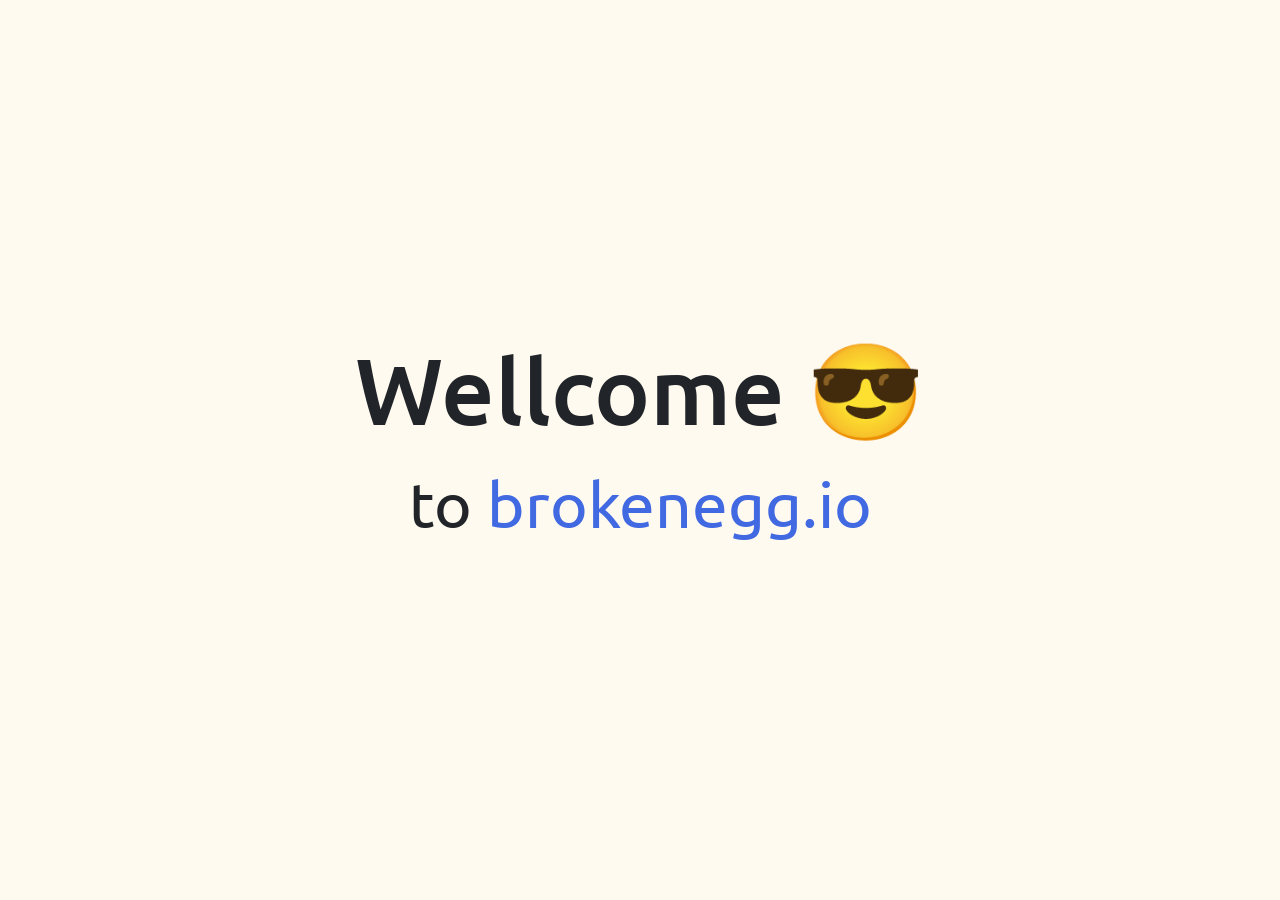
==== index.html @ 686993e4 "added icons" ====
<!DOCTYPE html>
<html lang="en">
<head>
    <meta charset="UTF-8">
    <meta http-equiv="X-UA-Compatible" content="IE=edge">
    <meta name="viewport" content="width=device-width, initial-scale=1.0">
    <title>BrokenEgg - Home</title>
    <meta name="description" content="BrokenEgg: sharing ideas for a better world">
    <meta name="keywords" content="API, Integration">
    <meta name="author" content="@marckdx">

    <link rel="icon" href="images/32x32.png" sizes="32x32" type="image/png">

    <!-- App fonts -->
    <link rel="preconnect" href="https://fonts.googleapis.com">
    <link rel="preconnect" href="https://fonts.gstatic.com" crossorigin>
    <link href="https://fonts.googleapis.com/css2?family=Ubuntu:ital,wght@0,300;0,400;0,500;0,700;1,300;1,400;1,500;1,700&display=swap" rel="stylesheet">

    <!-- CSS Imports -->
    <link href="https://cdn.jsdelivr.net/npm/bootstrap@5.0.2/dist/css/bootstrap.min.css" rel="stylesheet" integrity="sha384-EVSTQN3/azprG1Anm3QDgpJLIm9Nao0Yz1ztcQTwFspd3yD65VohhpuuCOmLASjC" crossorigin="anonymous">
    <link href="styles/main.css" rel="stylesheet" type="text/css">
</head>
<body>
    
    <div class="container-fluid">
        <div class="row">
          <div class="col">
            <div class="d-flex flex-column min-vh-100 justify-content-center align-items-center">
                <h1 id="welcomeText">Wellcome &#128526;</h1>
                <p id="welcomeParagraph">to <a href="https://github.com/brokenegg-io">brokenegg.io</a></p>
            </div>
          </div>
        </div>
      </div>

        <!-- JS Imports -->
        <script src="https://cdn.jsdelivr.net/npm/bootstrap@5.0.2/dist/js/bootstrap.bundle.min.js" integrity="sha384-MrcW6ZMFYlzcLA8Nl+NtUVF0sA7MsXsP1UyJoMp4YLEuNSfAP+JcXn/tWtIaxVXM" crossorigin="anonymous"></script>
        <script src="scripts/main.js" type="text/javascript"></script>
        <script type="text/javascript">
            if ('serviceWorker' in navigator) {
            window.addEventListener('load', function() {
                navigator.serviceWorker.register('/serviceworker.js').then(function(registration) {
                // Registration was successful
                console.log('ServiceWorker registration successful with scope: ', registration.scope);
                }, function(err) {
                // registration failed :(
                console.log('ServiceWorker registration failed: ', err);
                });
            });
            }
        </script>
</body>
</html>
---- styles/main.css ----
*, body{
    font-family: 'Ubuntu', sans-serif;
    background-color: floralwhite;
}

#welcomeText, #welcomeParagraph
{
    text-align: center;
}

h1
{
    font-size: 5.9rem;
}

p{
    font-size: 4rem;
}

a, u {
    text-decoration: none;
    color: royalblue;
}
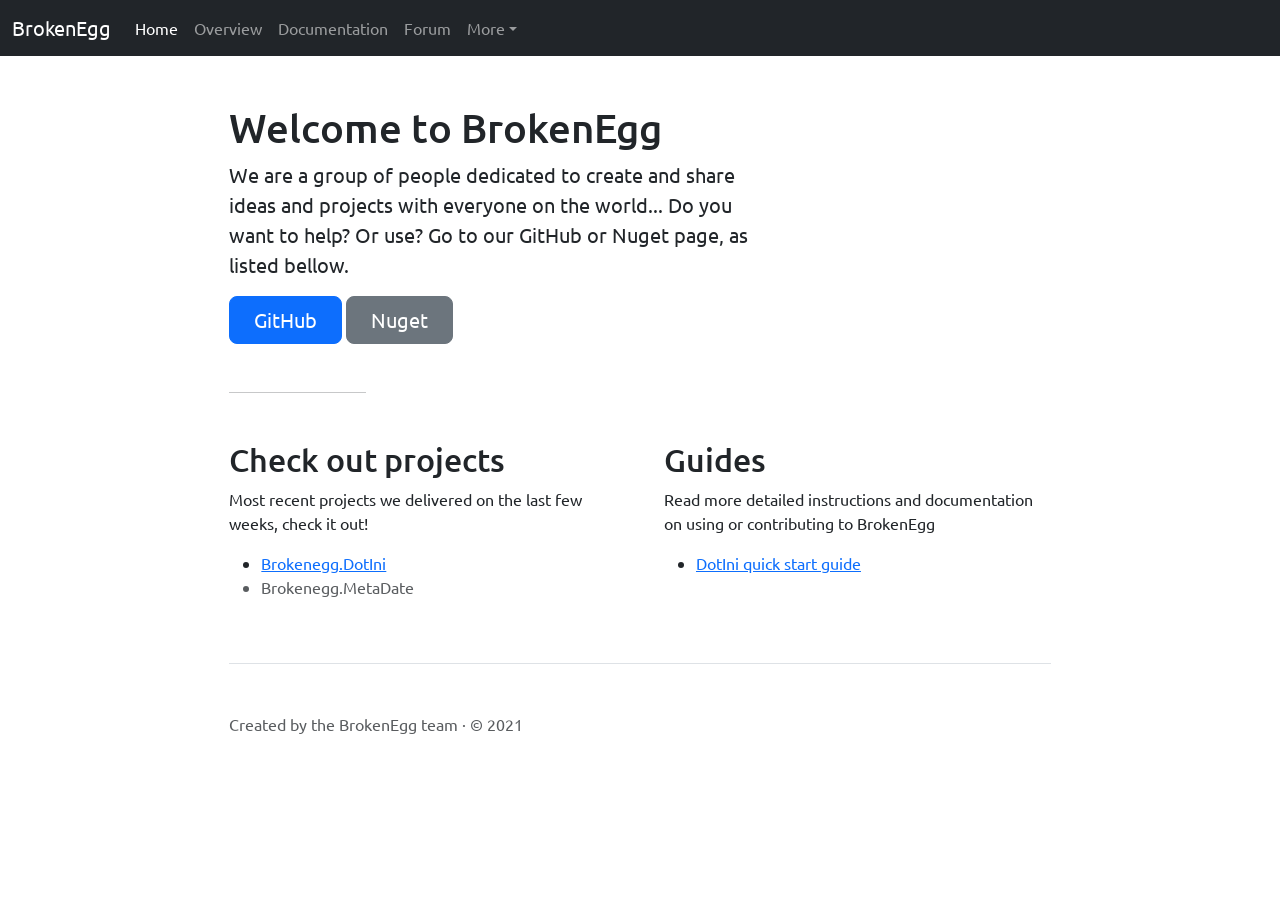
==== commit fa9ddcc0: "added new and more informative style" ====
--- a/index.html
+++ b/index.html
@@ -18,23 +18,89 @@
 
     <!-- CSS Imports -->
     <link href="https://cdn.jsdelivr.net/npm/bootstrap@5.0.2/dist/css/bootstrap.min.css" rel="stylesheet" integrity="sha384-EVSTQN3/azprG1Anm3QDgpJLIm9Nao0Yz1ztcQTwFspd3yD65VohhpuuCOmLASjC" crossorigin="anonymous">
+    <link href="styles/offcanvas.css" rel="stylesheet" type="text/css">
     <link href="styles/main.css" rel="stylesheet" type="text/css">
 </head>
 <body>
     
-    <div class="container-fluid">
-        <div class="row">
-          <div class="col">
-            <div class="d-flex flex-column min-vh-100 justify-content-center align-items-center">
-                <h1 id="welcomeText">Wellcome &#128526;</h1>
-                <p id="welcomeParagraph">to <a href="https://github.com/brokenegg-io">brokenegg.io</a></p>
-            </div>
+    <nav class="navbar navbar-expand-lg fixed-top navbar-dark bg-dark" aria-label="Main navigation">
+        <div class="container-fluid">
+          <a class="navbar-brand" href="#">BrokenEgg</a>
+          <button class="navbar-toggler p-0 border-0" type="button" id="navbarSideCollapse" aria-label="Toggle navigation">
+            <span class="navbar-toggler-icon"></span>
+          </button>
+      
+          <div class="navbar-collapse offcanvas-collapse" id="navbarsExampleDefault">
+            <ul class="navbar-nav me-auto mb-2 mb-lg-0">
+              <li class="nav-item">
+                <a class="nav-link active" aria-current="page" href="https://brokenegg.io">Home</a>
+              </li>
+              <li class="nav-item">
+                <a class="nav-link" href="#">Overview</a>
+              </li>
+              <li class="nav-item">
+                <a class="nav-link" href="https://docs.brokenegg.io">Documentation</a>
+              </li>
+              <li class="nav-item">
+                <a class="nav-link" href="#">Forum</a>
+              </li>
+              <li class="nav-item dropdown">
+                <a class="nav-link dropdown-toggle" href="#" id="dropdown01" data-bs-toggle="dropdown" aria-expanded="false">More</a>
+                <ul class="dropdown-menu" aria-labelledby="dropdown01">
+                  <li><a class="dropdown-item" href="https://github.com/brokenegg-io">GitHub</a></li>
+                  <li><a class="dropdown-item" href="https://www.nuget.org/profiles/brokenegg.io">Nuget</a></li>
+                </ul>
+              </li>
+            </ul>
+            <!-- <div class="d-flex">
+              <button class="btn btn-secondary" type="submit">
+                <svg xmlns="http://www.w3.org/2000/svg" width="16" height="16" fill="currentColor" class="bi bi-github" viewBox="0 0 16 16">
+                    <path d="M8 0C3.58 0 0 3.58 0 8c0 3.54 2.29 6.53 5.47 7.59.4.07.55-.17.55-.38 0-.19-.01-.82-.01-1.49-2.01.37-2.53-.49-2.69-.94-.09-.23-.48-.94-.82-1.13-.28-.15-.68-.52-.01-.53.63-.01 1.08.58 1.23.82.72 1.21 1.87.87 2.33.66.07-.52.28-.87.51-1.07-1.78-.2-3.64-.89-3.64-3.95 0-.87.31-1.59.82-2.15-.08-.2-.36-1.02.08-2.12 0 0 .67-.21 2.2.82.64-.18 1.32-.27 2-.27.68 0 1.36.09 2 .27 1.53-1.04 2.2-.82 2.2-.82.44 1.1.16 1.92.08 2.12.51.56.82 1.27.82 2.15 0 3.07-1.87 3.75-3.65 3.95.29.25.54.73.54 1.48 0 1.07-.01 1.93-.01 2.2 0 .21.15.46.55.38A8.012 8.012 0 0 0 16 8c0-4.42-3.58-8-8-8z"/>
+                  </svg>&nbsp;GitHub
+              </button>
+            </div> -->
           </div>
         </div>
-      </div>
+      </nav>
+      <div class="col-lg-8 mx-auto p-3 py-md-5">
+      <main>
+        <h1>Welcome to BrokenEgg</h1>
+        <p class="fs-5 col-md-8">We are a group of people dedicated to create and share ideas and projects with everyone on the world... Do you want to help? Or use? Go to our GitHub or Nuget page, as listed bellow.</p>
+    
+        <div class="mb-5">
+          <a href="https://github.com/brokenegg-io" class="btn btn-primary btn-lg px-4">GitHub</a>
+          <a href="https://www.nuget.org/profiles/brokenegg.io" class="btn btn-secondary btn-lg px-4">Nuget</a>
+        </div>
+    
+        <hr class="col-3 col-md-2 mb-5">
+    
+        <div class="row g-5">
+          <div class="col-md-6">
+            <h2>Check out projects</h2>
+            <p>Most recent projects we delivered on the last few weeks, check it out!</p>
+            <ul class="icon-list">
+              <li><a href="https://github.com/brokenegg-io/Brokenegg.DotIni">Brokenegg.DotIni</a></li>
+              <li class="text-muted">Brokenegg.MetaDate</li>
+            </ul>
+          </div>
+    
+          <div class="col-md-6">
+            <h2>Guides</h2>
+            <p>Read more detailed instructions and documentation on using or contributing to BrokenEgg</p>
+            <ul class="icon-list">
+              <li><a href="#">DotIni quick start guide</a></li>
+            </ul>
+          </div>
+        </div>
+      </main>
+      <footer class="pt-5 my-5 text-muted border-top">
+        Created by the BrokenEgg team &middot; &copy; 2021
+      </footer>
+</div>
 
         <!-- JS Imports -->
         <script src="https://cdn.jsdelivr.net/npm/bootstrap@5.0.2/dist/js/bootstrap.bundle.min.js" integrity="sha384-MrcW6ZMFYlzcLA8Nl+NtUVF0sA7MsXsP1UyJoMp4YLEuNSfAP+JcXn/tWtIaxVXM" crossorigin="anonymous"></script>
+        <script src="scripts/offcanvas.js" type="text/javascript"></script>
         <script src="scripts/main.js" type="text/javascript"></script>
         <script type="text/javascript">
             if ('serviceWorker' in navigator) {
--- a/styles/offcanvas.css
+++ b/styles/offcanvas.css
@@ -0,0 +1,67 @@
+html,
+body {
+  overflow-x: hidden; /* Prevent scroll on narrow devices */
+}
+
+body {
+  padding-top: 56px;
+}
+
+@media (max-width: 991.98px) {
+  .offcanvas-collapse {
+    position: fixed;
+    top: 56px; /* Height of navbar */
+    bottom: 0;
+    left: 100%;
+    width: 100%;
+    padding-right: 1rem;
+    padding-left: 1rem;
+    overflow-y: auto;
+    visibility: hidden;
+    background-color: #343a40;
+    transition: transform .3s ease-in-out, visibility .3s ease-in-out;
+  }
+  .offcanvas-collapse.open {
+    visibility: visible;
+    transform: translateX(-100%);
+  }
+}
+
+.nav-scroller {
+  position: relative;
+  z-index: 2;
+  height: 2.75rem;
+  overflow-y: hidden;
+}
+
+.nav-scroller .nav {
+  display: flex;
+  flex-wrap: nowrap;
+  padding-bottom: 1rem;
+  margin-top: -1px;
+  overflow-x: auto;
+  color: rgba(255, 255, 255, .75);
+  text-align: center;
+  white-space: nowrap;
+  -webkit-overflow-scrolling: touch;
+}
+
+.nav-underline .nav-link {
+  padding-top: .75rem;
+  padding-bottom: .75rem;
+  font-size: .875rem;
+  color: #6c757d;
+}
+
+.nav-underline .nav-link:hover {
+  color: #007bff;
+}
+
+.nav-underline .active {
+  font-weight: 500;
+  color: #343a40;
+}
+
+.text-white-50 { color: rgba(255, 255, 255, .5); }
+
+.bg-purple { background-color: #6f42c1; }
--- a/styles/main.css
+++ b/styles/main.css
@@ -1,9 +1,9 @@
 *, body{
     font-family: 'Ubuntu', sans-serif;
-    background-color: floralwhite;
+    //background-color: floralwhite;
 }
 
-#welcomeText, #welcomeParagraph
+/* #welcomeText, #welcomeParagraph
 {
     text-align: center;
 }
@@ -20,4 +20,4 @@
 a, u {
     text-decoration: none;
     color: royalblue;
-}+} */
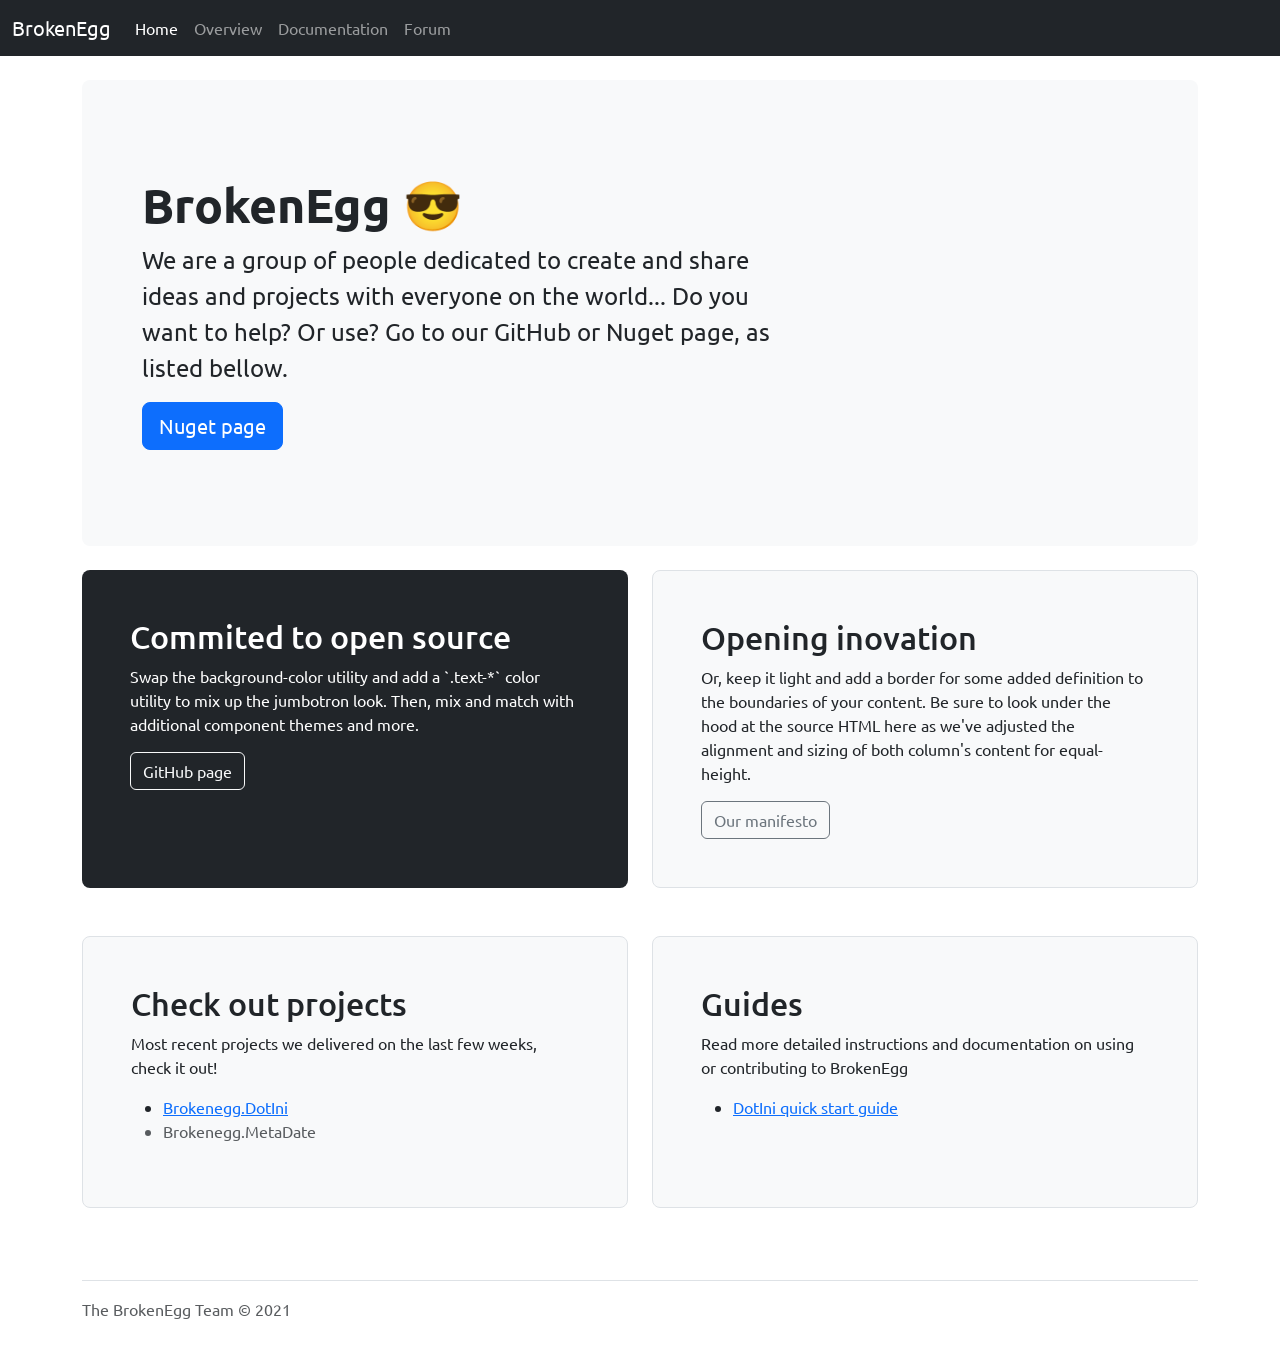
==== commit c6c47579: "new design" ====
--- a/index.html
+++ b/index.html
@@ -5,12 +5,11 @@
     <meta http-equiv="X-UA-Compatible" content="IE=edge">
     <meta name="viewport" content="width=device-width, initial-scale=1.0">
     <title>BrokenEgg - Home</title>
-    <meta name="description" content="BrokenEgg: sharing ideas for a better world">
-    <meta name="keywords" content="API, Integration">
-    <meta name="author" content="@marckdx">
+    <meta name="description" content="We are a group of people dedicated to create and share ideas and projects with everyone on the world... Do you want to help? Or use? Go to our GitHub or Nuget page, as listed bellow">
+    <meta name="keywords" content="open source">
+    <meta name="author" content="@brokenegg-io">
 
     <link rel="icon" href="images/32x32.png" sizes="32x32" type="image/png">
-
     <!-- App fonts -->
     <link rel="preconnect" href="https://fonts.googleapis.com">
     <link rel="preconnect" href="https://fonts.gstatic.com" crossorigin>
@@ -20,6 +19,16 @@
     <link href="https://cdn.jsdelivr.net/npm/bootstrap@5.0.2/dist/css/bootstrap.min.css" rel="stylesheet" integrity="sha384-EVSTQN3/azprG1Anm3QDgpJLIm9Nao0Yz1ztcQTwFspd3yD65VohhpuuCOmLASjC" crossorigin="anonymous">
     <link href="styles/offcanvas.css" rel="stylesheet" type="text/css">
     <link href="styles/main.css" rel="stylesheet" type="text/css">
+
+    <!-- Global site tag (gtag.js) - Google Analytics -->
+    <script async src="https://www.googletagmanager.com/gtag/js?id=G-TKXB02YDJ6"></script>
+    <script>
+    window.dataLayer = window.dataLayer || [];
+    function gtag(){dataLayer.push(arguments);}
+    gtag('js', new Date());
+
+    gtag('config', 'G-TKXB02YDJ6');
+    </script>
 </head>
 <body>
     
@@ -44,60 +53,68 @@
               <li class="nav-item">
                 <a class="nav-link" href="#">Forum</a>
               </li>
-              <li class="nav-item dropdown">
-                <a class="nav-link dropdown-toggle" href="#" id="dropdown01" data-bs-toggle="dropdown" aria-expanded="false">More</a>
-                <ul class="dropdown-menu" aria-labelledby="dropdown01">
-                  <li><a class="dropdown-item" href="https://github.com/brokenegg-io">GitHub</a></li>
-                  <li><a class="dropdown-item" href="https://www.nuget.org/profiles/brokenegg.io">Nuget</a></li>
-                </ul>
-              </li>
             </ul>
-            <!-- <div class="d-flex">
-              <button class="btn btn-secondary" type="submit">
-                <svg xmlns="http://www.w3.org/2000/svg" width="16" height="16" fill="currentColor" class="bi bi-github" viewBox="0 0 16 16">
-                    <path d="M8 0C3.58 0 0 3.58 0 8c0 3.54 2.29 6.53 5.47 7.59.4.07.55-.17.55-.38 0-.19-.01-.82-.01-1.49-2.01.37-2.53-.49-2.69-.94-.09-.23-.48-.94-.82-1.13-.28-.15-.68-.52-.01-.53.63-.01 1.08.58 1.23.82.72 1.21 1.87.87 2.33.66.07-.52.28-.87.51-1.07-1.78-.2-3.64-.89-3.64-3.95 0-.87.31-1.59.82-2.15-.08-.2-.36-1.02.08-2.12 0 0 .67-.21 2.2.82.64-.18 1.32-.27 2-.27.68 0 1.36.09 2 .27 1.53-1.04 2.2-.82 2.2-.82.44 1.1.16 1.92.08 2.12.51.56.82 1.27.82 2.15 0 3.07-1.87 3.75-3.65 3.95.29.25.54.73.54 1.48 0 1.07-.01 1.93-.01 2.2 0 .21.15.46.55.38A8.012 8.012 0 0 0 16 8c0-4.42-3.58-8-8-8z"/>
-                  </svg>&nbsp;GitHub
-              </button>
-            </div> -->
           </div>
         </div>
       </nav>
-      <div class="col-lg-8 mx-auto p-3 py-md-5">
-      <main>
-        <h1>Welcome to BrokenEgg</h1>
-        <p class="fs-5 col-md-8">We are a group of people dedicated to create and share ideas and projects with everyone on the world... Do you want to help? Or use? Go to our GitHub or Nuget page, as listed bellow.</p>
+
+      <div class="container py-4">
     
-        <div class="mb-5">
-          <a href="https://github.com/brokenegg-io" class="btn btn-primary btn-lg px-4">GitHub</a>
-          <a href="https://www.nuget.org/profiles/brokenegg.io" class="btn btn-secondary btn-lg px-4">Nuget</a>
+
+        <div class="p-5 mb-4 bg-light rounded-3">
+          <div class="container-fluid py-5">
+            <h1 class="display-5 fw-bold">BrokenEgg &#x1F60E;</h1>
+            <p class="col-md-8 fs-4">We are a group of people dedicated to create and share ideas and projects with everyone on the world... Do you want to help? Or use? Go to our GitHub or Nuget page, as listed bellow.</p>
+            <a href="https://www.nuget.org/profiles/brokenegg.io" class="btn btn-primary btn-lg" type="button">Nuget page</a>
+          </div>
         </div>
     
-        <hr class="col-3 col-md-2 mb-5">
-    
-        <div class="row g-5">
+        <div class="row align-items-md-stretch">
           <div class="col-md-6">
-            <h2>Check out projects</h2>
-            <p>Most recent projects we delivered on the last few weeks, check it out!</p>
-            <ul class="icon-list">
-              <li><a href="https://github.com/brokenegg-io/Brokenegg.DotIni">Brokenegg.DotIni</a></li>
-              <li class="text-muted">Brokenegg.MetaDate</li>
-            </ul>
+            <div class="h-100 p-5 text-white bg-dark rounded-3">
+              <h2>Commited to open source</h2>
+              <p>Swap the background-color utility and add a `.text-*` color utility to mix up the jumbotron look. Then, mix and match with additional component themes and more.</p>
+              <a href="https://github.com/brokenegg-io" class="btn btn-outline-light" type="button">GitHub page</a>
+            </div>
+          </div>
+          <div class="col-md-6">
+            <div class="h-100 p-5 bg-light border rounded-3">
+              <h2>Opening inovation</h2>
+              <p>Or, keep it light and add a border for some added definition to the boundaries of your content. Be sure to look under the hood at the source HTML here as we've adjusted the alignment and sizing of both column's content for equal-height.</p>
+              <a href="https://brokenegg.io/manifesto.pdf" class="btn btn-outline-secondary" type="button">Our manifesto</a>
+            </div>
+          </div>
+        </div>
+
+        <div class="row align-items-md-stretch py-5">
+            <div class="col-md-6">
+                <div class="h-100 p-5 bg-light border rounded-3">
+              <h2>Check out projects</h2>
+              <p>Most recent projects we delivered on the last few weeks, check it out!</p>
+              <ul class="icon-list">
+                <li><a href="https://github.com/brokenegg-io/Brokenegg.DotIni">Brokenegg.DotIni</a></li>
+                <li class="text-muted">Brokenegg.MetaDate</li>
+              </ul>
+            </div>
+            </div>
+      
+            <div class="col-md-6 ">
+                <div class="h-100 p-5 bg-light border rounded-3">
+              <h2>Guides</h2>
+              <p>Read more detailed instructions and documentation on using or contributing to BrokenEgg</p>
+              <ul class="icon-list">
+                <li><a href="#">DotIni quick start guide</a></li>
+              </ul>
+              </div>
+            </div>
           </div>
     
-          <div class="col-md-6">
-            <h2>Guides</h2>
-            <p>Read more detailed instructions and documentation on using or contributing to BrokenEgg</p>
-            <ul class="icon-list">
-              <li><a href="#">DotIni quick start guide</a></li>
-            </ul>
-          </div>
-        </div>
-      </main>
-      <footer class="pt-5 my-5 text-muted border-top">
-        Created by the BrokenEgg team &middot; &copy; 2021
-      </footer>
-</div>
+        <footer class="pt-3 mt-4 text-muted border-top">
+         The BrokenEgg Team © 2021
+        </footer>
+      </div>
 
+    
         <!-- JS Imports -->
         <script src="https://cdn.jsdelivr.net/npm/bootstrap@5.0.2/dist/js/bootstrap.bundle.min.js" integrity="sha384-MrcW6ZMFYlzcLA8Nl+NtUVF0sA7MsXsP1UyJoMp4YLEuNSfAP+JcXn/tWtIaxVXM" crossorigin="anonymous"></script>
         <script src="scripts/offcanvas.js" type="text/javascript"></script>
--- a/styles/main.css
+++ b/styles/main.css
@@ -1,23 +1,3 @@
 *, body{
     font-family: 'Ubuntu', sans-serif;
-    //background-color: floralwhite;
-}
-
-/* #welcomeText, #welcomeParagraph
-{
-    text-align: center;
-}
-
-h1
-{
-    font-size: 5.9rem;
-}
-
-p{
-    font-size: 4rem;
-}
-
-a, u {
-    text-decoration: none;
-    color: royalblue;
-} */+}
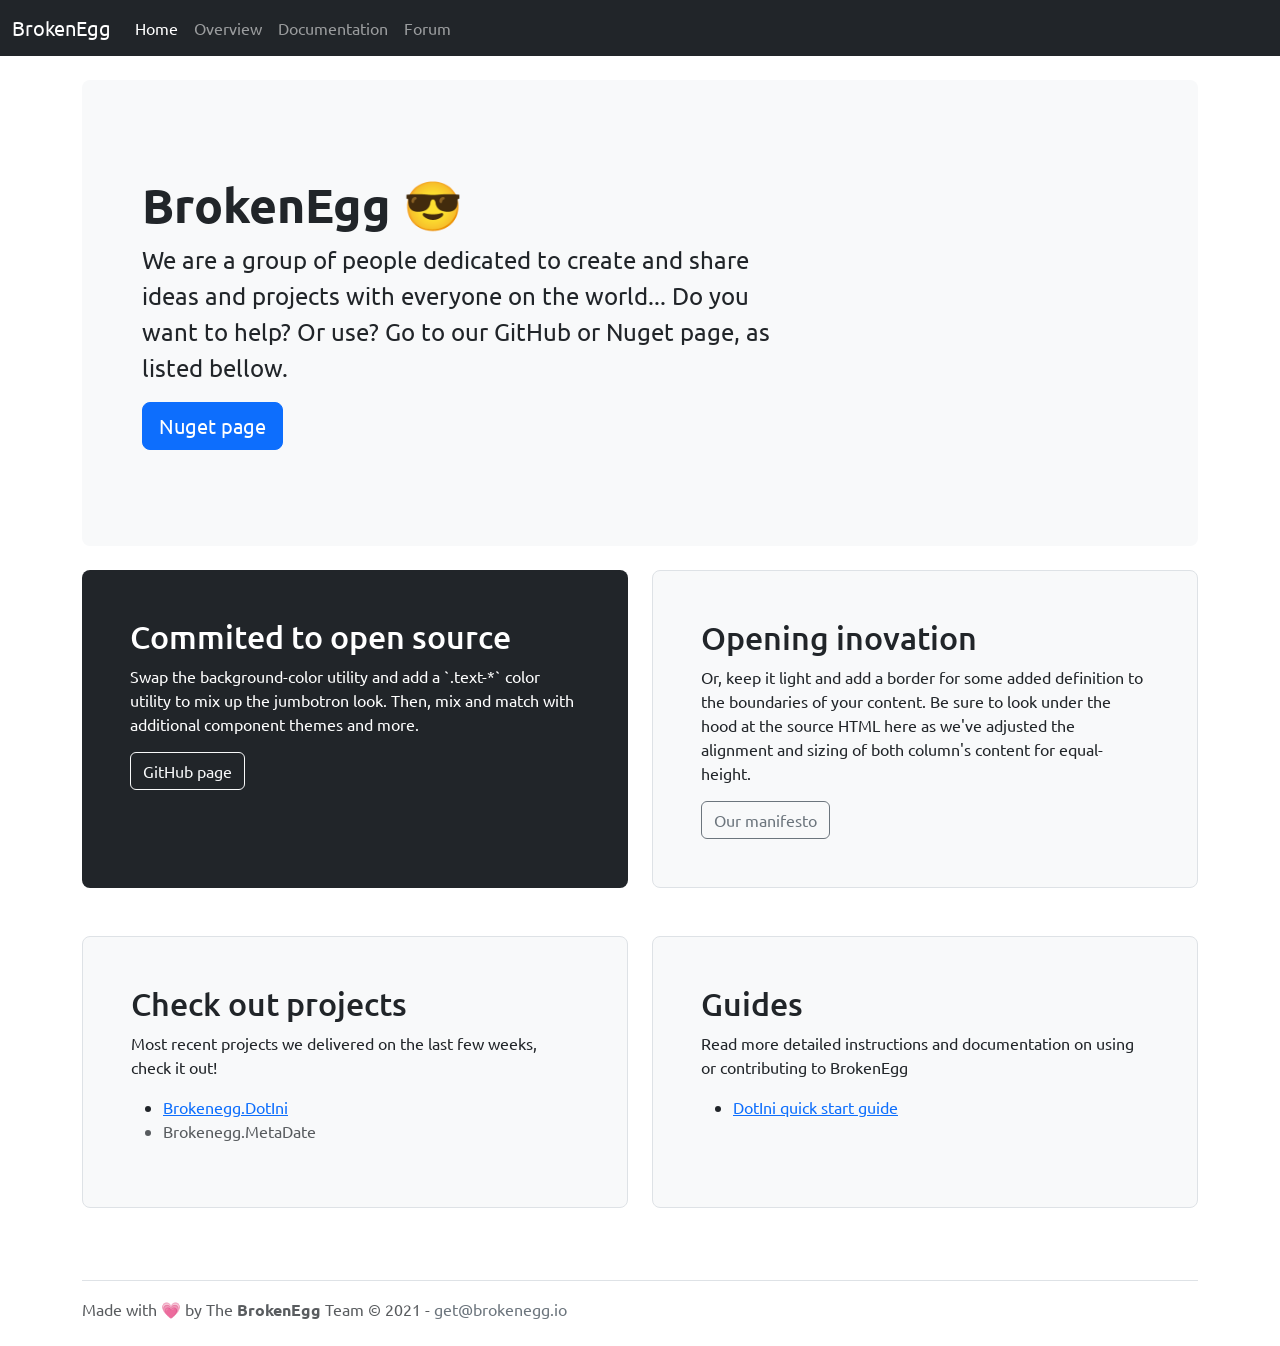
==== commit e9d5bfae: "added new footer" ====
--- a/index.html
+++ b/index.html
@@ -1,11 +1,13 @@
 <!DOCTYPE html>
 <html lang="en">
+
 <head>
     <meta charset="UTF-8">
     <meta http-equiv="X-UA-Compatible" content="IE=edge">
     <meta name="viewport" content="width=device-width, initial-scale=1.0">
     <title>BrokenEgg - Home</title>
-    <meta name="description" content="We are a group of people dedicated to create and share ideas and projects with everyone on the world... Do you want to help? Or use? Go to our GitHub or Nuget page, as listed bellow">
+    <meta name="description"
+        content="We are a group of people dedicated to create and share ideas and projects with everyone on the world... Do you want to help? Or use? Go to our GitHub or Nuget page, as listed bellow">
     <meta name="keywords" content="open source">
     <meta name="author" content="@brokenegg-io">
 
@@ -13,124 +15,141 @@
     <!-- App fonts -->
     <link rel="preconnect" href="https://fonts.googleapis.com">
     <link rel="preconnect" href="https://fonts.gstatic.com" crossorigin>
-    <link href="https://fonts.googleapis.com/css2?family=Ubuntu:ital,wght@0,300;0,400;0,500;0,700;1,300;1,400;1,500;1,700&display=swap" rel="stylesheet">
+    <link
+        href="https://fonts.googleapis.com/css2?family=Ubuntu:ital,wght@0,300;0,400;0,500;0,700;1,300;1,400;1,500;1,700&display=swap"
+        rel="stylesheet">
 
     <!-- CSS Imports -->
-    <link href="https://cdn.jsdelivr.net/npm/bootstrap@5.0.2/dist/css/bootstrap.min.css" rel="stylesheet" integrity="sha384-EVSTQN3/azprG1Anm3QDgpJLIm9Nao0Yz1ztcQTwFspd3yD65VohhpuuCOmLASjC" crossorigin="anonymous">
+    <link href="https://cdn.jsdelivr.net/npm/bootstrap@5.0.2/dist/css/bootstrap.min.css" rel="stylesheet"
+        integrity="sha384-EVSTQN3/azprG1Anm3QDgpJLIm9Nao0Yz1ztcQTwFspd3yD65VohhpuuCOmLASjC" crossorigin="anonymous">
     <link href="styles/offcanvas.css" rel="stylesheet" type="text/css">
     <link href="styles/main.css" rel="stylesheet" type="text/css">
 
     <!-- Global site tag (gtag.js) - Google Analytics -->
     <script async src="https://www.googletagmanager.com/gtag/js?id=G-TKXB02YDJ6"></script>
     <script>
-    window.dataLayer = window.dataLayer || [];
-    function gtag(){dataLayer.push(arguments);}
-    gtag('js', new Date());
+        window.dataLayer = window.dataLayer || [];
+        function gtag() { dataLayer.push(arguments); }
+        gtag('js', new Date());
 
-    gtag('config', 'G-TKXB02YDJ6');
+        gtag('config', 'G-TKXB02YDJ6');
     </script>
 </head>
+
 <body>
-    
+
     <nav class="navbar navbar-expand-lg fixed-top navbar-dark bg-dark" aria-label="Main navigation">
         <div class="container-fluid">
-          <a class="navbar-brand" href="#">BrokenEgg</a>
-          <button class="navbar-toggler p-0 border-0" type="button" id="navbarSideCollapse" aria-label="Toggle navigation">
-            <span class="navbar-toggler-icon"></span>
-          </button>
-      
-          <div class="navbar-collapse offcanvas-collapse" id="navbarsExampleDefault">
-            <ul class="navbar-nav me-auto mb-2 mb-lg-0">
-              <li class="nav-item">
-                <a class="nav-link active" aria-current="page" href="https://brokenegg.io">Home</a>
-              </li>
-              <li class="nav-item">
-                <a class="nav-link" href="#">Overview</a>
-              </li>
-              <li class="nav-item">
-                <a class="nav-link" href="https://docs.brokenegg.io">Documentation</a>
-              </li>
-              <li class="nav-item">
-                <a class="nav-link" href="#">Forum</a>
-              </li>
-            </ul>
-          </div>
+            <a class="navbar-brand" href="#">BrokenEgg</a>
+            <button class="navbar-toggler p-0 border-0" type="button" id="navbarSideCollapse"
+                aria-label="Toggle navigation">
+                <span class="navbar-toggler-icon"></span>
+            </button>
+
+            <div class="navbar-collapse offcanvas-collapse" id="navbarsExampleDefault">
+                <ul class="navbar-nav me-auto mb-2 mb-lg-0">
+                    <li class="nav-item">
+                        <a class="nav-link active" aria-current="page" href="https://brokenegg.io">Home</a>
+                    </li>
+                    <li class="nav-item">
+                        <a class="nav-link" href="#">Overview</a>
+                    </li>
+                    <li class="nav-item">
+                        <a class="nav-link" href="https://docs.brokenegg.io">Documentation</a>
+                    </li>
+                    <li class="nav-item">
+                        <a class="nav-link" href="#">Forum</a>
+                    </li>
+                </ul>
+            </div>
         </div>
-      </nav>
+    </nav>
 
-      <div class="container py-4">
-    
+    <div class="container py-4">
+
 
         <div class="p-5 mb-4 bg-light rounded-3">
-          <div class="container-fluid py-5">
-            <h1 class="display-5 fw-bold">BrokenEgg &#x1F60E;</h1>
-            <p class="col-md-8 fs-4">We are a group of people dedicated to create and share ideas and projects with everyone on the world... Do you want to help? Or use? Go to our GitHub or Nuget page, as listed bellow.</p>
-            <a href="https://www.nuget.org/profiles/brokenegg.io" class="btn btn-primary btn-lg" type="button">Nuget page</a>
-          </div>
+            <div class="container-fluid py-5">
+                <h1 class="display-5 fw-bold">BrokenEgg &#x1F60E;</h1>
+                <p class="col-md-8 fs-4">We are a group of people dedicated to create and share ideas and projects with
+                    everyone on the world... Do you want to help? Or use? Go to our GitHub or Nuget page, as listed
+                    bellow.</p>
+                <a href="https://www.nuget.org/profiles/brokenegg.io" class="btn btn-primary btn-lg" type="button">Nuget
+                    page</a>
+            </div>
         </div>
-    
+
         <div class="row align-items-md-stretch">
-          <div class="col-md-6">
-            <div class="h-100 p-5 text-white bg-dark rounded-3">
-              <h2>Commited to open source</h2>
-              <p>Swap the background-color utility and add a `.text-*` color utility to mix up the jumbotron look. Then, mix and match with additional component themes and more.</p>
-              <a href="https://github.com/brokenegg-io" class="btn btn-outline-light" type="button">GitHub page</a>
+            <div class="col-md-6">
+                <div class="h-100 p-5 text-white bg-dark rounded-3">
+                    <h2>Commited to open source</h2>
+                    <p>Swap the background-color utility and add a `.text-*` color utility to mix up the jumbotron look.
+                        Then, mix and match with additional component themes and more.</p>
+                    <a href="https://github.com/brokenegg-io" class="btn btn-outline-light" type="button">GitHub
+                        page</a>
+                </div>
             </div>
-          </div>
-          <div class="col-md-6">
-            <div class="h-100 p-5 bg-light border rounded-3">
-              <h2>Opening inovation</h2>
-              <p>Or, keep it light and add a border for some added definition to the boundaries of your content. Be sure to look under the hood at the source HTML here as we've adjusted the alignment and sizing of both column's content for equal-height.</p>
-              <a href="https://brokenegg.io/manifesto.pdf" class="btn btn-outline-secondary" type="button">Our manifesto</a>
+            <div class="col-md-6">
+                <div class="h-100 p-5 bg-light border rounded-3">
+                    <h2>Opening inovation</h2>
+                    <p>Or, keep it light and add a border for some added definition to the boundaries of your content.
+                        Be sure to look under the hood at the source HTML here as we've adjusted the alignment and
+                        sizing of both column's content for equal-height.</p>
+                    <a href="https://brokenegg.io/manifesto.pdf" class="btn btn-outline-secondary" type="button">Our
+                        manifesto</a>
+                </div>
             </div>
-          </div>
         </div>
 
         <div class="row align-items-md-stretch py-5">
             <div class="col-md-6">
                 <div class="h-100 p-5 bg-light border rounded-3">
-              <h2>Check out projects</h2>
-              <p>Most recent projects we delivered on the last few weeks, check it out!</p>
-              <ul class="icon-list">
-                <li><a href="https://github.com/brokenegg-io/Brokenegg.DotIni">Brokenegg.DotIni</a></li>
-                <li class="text-muted">Brokenegg.MetaDate</li>
-              </ul>
+                    <h2>Check out projects</h2>
+                    <p>Most recent projects we delivered on the last few weeks, check it out!</p>
+                    <ul class="icon-list">
+                        <li><a href="https://github.com/brokenegg-io/Brokenegg.DotIni">Brokenegg.DotIni</a></li>
+                        <li class="text-muted">Brokenegg.MetaDate</li>
+                    </ul>
+                </div>
             </div>
-            </div>
-      
+
             <div class="col-md-6 ">
                 <div class="h-100 p-5 bg-light border rounded-3">
-              <h2>Guides</h2>
-              <p>Read more detailed instructions and documentation on using or contributing to BrokenEgg</p>
-              <ul class="icon-list">
-                <li><a href="#">DotIni quick start guide</a></li>
-              </ul>
-              </div>
+                    <h2>Guides</h2>
+                    <p>Read more detailed instructions and documentation on using or contributing to BrokenEgg</p>
+                    <ul class="icon-list">
+                        <li><a href="https://github.com/brokenegg-io/Brokenegg.DotIni">DotIni quick start guide</a></li>
+                    </ul>
+                </div>
             </div>
-          </div>
-    
+        </div>
+
         <footer class="pt-3 mt-4 text-muted border-top">
-         The BrokenEgg Team © 2021
+            Made with &#128151; by The <strong>BrokenEgg</strong> Team © 2021 - <a class="nounderline"
+                href="mailto:get@brokenegg.io">get@brokenegg.io</a>
         </footer>
-      </div>
+    </div>
 
-    
-        <!-- JS Imports -->
-        <script src="https://cdn.jsdelivr.net/npm/bootstrap@5.0.2/dist/js/bootstrap.bundle.min.js" integrity="sha384-MrcW6ZMFYlzcLA8Nl+NtUVF0sA7MsXsP1UyJoMp4YLEuNSfAP+JcXn/tWtIaxVXM" crossorigin="anonymous"></script>
-        <script src="scripts/offcanvas.js" type="text/javascript"></script>
-        <script src="scripts/main.js" type="text/javascript"></script>
-        <script type="text/javascript">
-            if ('serviceWorker' in navigator) {
-            window.addEventListener('load', function() {
-                navigator.serviceWorker.register('/serviceworker.js').then(function(registration) {
-                // Registration was successful
-                console.log('ServiceWorker registration successful with scope: ', registration.scope);
-                }, function(err) {
-                // registration failed :(
-                console.log('ServiceWorker registration failed: ', err);
+
+    <!-- JS Imports -->
+    <script src="https://cdn.jsdelivr.net/npm/bootstrap@5.0.2/dist/js/bootstrap.bundle.min.js"
+        integrity="sha384-MrcW6ZMFYlzcLA8Nl+NtUVF0sA7MsXsP1UyJoMp4YLEuNSfAP+JcXn/tWtIaxVXM"
+        crossorigin="anonymous"></script>
+    <script src="scripts/offcanvas.js" type="text/javascript"></script>
+    <script src="scripts/main.js" type="text/javascript"></script>
+    <script type="text/javascript">
+        if ('serviceWorker' in navigator) {
+            window.addEventListener('load', function () {
+                navigator.serviceWorker.register('/serviceworker.js').then(function (registration) {
+                    // Registration was successful
+                    console.log('ServiceWorker registration successful with scope: ', registration.scope);
+                }, function (err) {
+                    // registration failed :(
+                    console.log('ServiceWorker registration failed: ', err);
                 });
             });
-            }
-        </script>
+        }
+    </script>
 </body>
+
 </html>
--- a/styles/main.css
+++ b/styles/main.css
@@ -1,3 +1,9 @@
 *, body{
     font-family: 'Ubuntu', sans-serif;
+}
+
+.nounderline
+{
+    text-decoration: none;
+    color: #6c757d!important;
 }
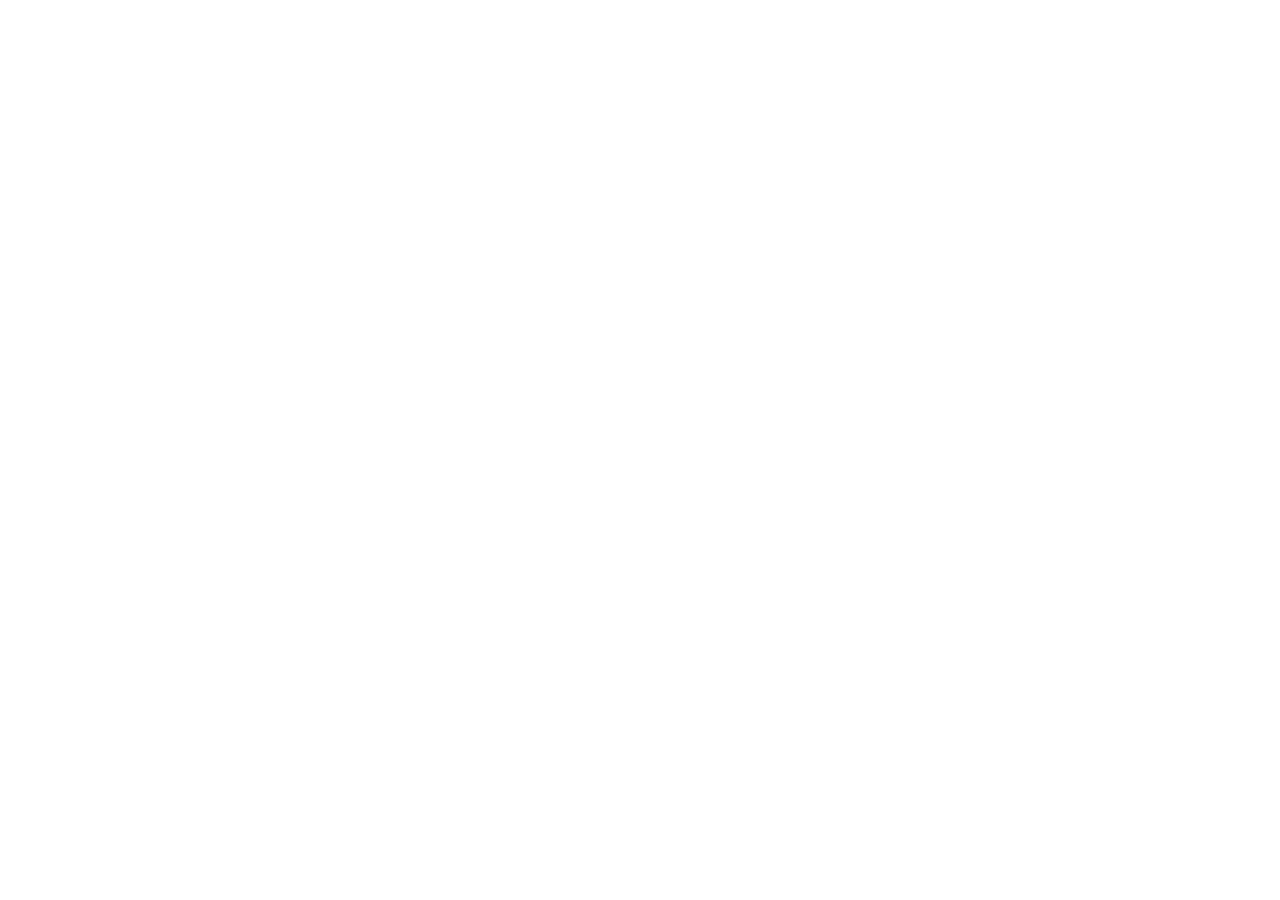
==== commit a6261947: "replacing site for redirect" ====
--- a/index.html
+++ b/index.html
@@ -34,122 +34,29 @@
 
         gtag('config', 'G-TKXB02YDJ6');
     </script>
+
+    <meta http-equiv="refresh" content="0; URL='https://github.com/brokenegg-io'"/>
 </head>
 
 <body>
 
-    <nav class="navbar navbar-expand-lg fixed-top navbar-dark bg-dark" aria-label="Main navigation">
-        <div class="container-fluid">
-            <a class="navbar-brand" href="#">BrokenEgg</a>
-            <button class="navbar-toggler p-0 border-0" type="button" id="navbarSideCollapse"
-                aria-label="Toggle navigation">
-                <span class="navbar-toggler-icon"></span>
-            </button>
-
-            <div class="navbar-collapse offcanvas-collapse" id="navbarsExampleDefault">
-                <ul class="navbar-nav me-auto mb-2 mb-lg-0">
-                    <li class="nav-item">
-                        <a class="nav-link active" aria-current="page" href="https://brokenegg.io">Home</a>
-                    </li>
-                    <li class="nav-item">
-                        <a class="nav-link" href="#">Overview</a>
-                    </li>
-                    <li class="nav-item">
-                        <a class="nav-link" href="https://docs.brokenegg.io">Documentation</a>
-                    </li>
-                    <li class="nav-item">
-                        <a class="nav-link" href="#">Forum</a>
-                    </li>
-                </ul>
-            </div>
-        </div>
-    </nav>
-
-    <div class="container py-4">
-
-
-        <div class="p-5 mb-4 bg-light rounded-3">
-            <div class="container-fluid py-5">
-                <h1 class="display-5 fw-bold">BrokenEgg &#x1F60E;</h1>
-                <p class="col-md-8 fs-4">We are a group of people dedicated to create and share ideas and projects with
-                    everyone on the world... Do you want to help? Or use? Go to our GitHub or Nuget page, as listed
-                    bellow.</p>
-                <a href="https://www.nuget.org/profiles/brokenegg.io" class="btn btn-primary btn-lg" type="button">Nuget
-                    page</a>
-            </div>
-        </div>
-
-        <div class="row align-items-md-stretch">
-            <div class="col-md-6">
-                <div class="h-100 p-5 text-white bg-dark rounded-3">
-                    <h2>Commited to open source</h2>
-                    <p>Swap the background-color utility and add a `.text-*` color utility to mix up the jumbotron look.
-                        Then, mix and match with additional component themes and more.</p>
-                    <a href="https://github.com/brokenegg-io" class="btn btn-outline-light" type="button">GitHub
-                        page</a>
-                </div>
-            </div>
-            <div class="col-md-6">
-                <div class="h-100 p-5 bg-light border rounded-3">
-                    <h2>Opening inovation</h2>
-                    <p>Or, keep it light and add a border for some added definition to the boundaries of your content.
-                        Be sure to look under the hood at the source HTML here as we've adjusted the alignment and
-                        sizing of both column's content for equal-height.</p>
-                    <a href="https://brokenegg.io/manifesto.pdf" class="btn btn-outline-secondary" type="button">Our
-                        manifesto</a>
-                </div>
-            </div>
-        </div>
-
-        <div class="row align-items-md-stretch py-5">
-            <div class="col-md-6">
-                <div class="h-100 p-5 bg-light border rounded-3">
-                    <h2>Check out projects</h2>
-                    <p>Most recent projects we delivered on the last few weeks, check it out!</p>
-                    <ul class="icon-list">
-                        <li><a href="https://github.com/brokenegg-io/Brokenegg.DotIni">Brokenegg.DotIni</a></li>
-                        <li class="text-muted">Brokenegg.MetaDate</li>
-                    </ul>
-                </div>
-            </div>
-
-            <div class="col-md-6 ">
-                <div class="h-100 p-5 bg-light border rounded-3">
-                    <h2>Guides</h2>
-                    <p>Read more detailed instructions and documentation on using or contributing to BrokenEgg</p>
-                    <ul class="icon-list">
-                        <li><a href="https://github.com/brokenegg-io/Brokenegg.DotIni">DotIni quick start guide</a></li>
-                    </ul>
-                </div>
-            </div>
-        </div>
-
-        <footer class="pt-3 mt-4 text-muted border-top">
-            Made with &#128151; by The <strong>BrokenEgg</strong> Team © 2021 - <a class="nounderline"
-                href="mailto:get@brokenegg.io">get@brokenegg.io</a>
-        </footer>
-    </div>
-
-
-    <!-- JS Imports -->
-    <script src="https://cdn.jsdelivr.net/npm/bootstrap@5.0.2/dist/js/bootstrap.bundle.min.js"
-        integrity="sha384-MrcW6ZMFYlzcLA8Nl+NtUVF0sA7MsXsP1UyJoMp4YLEuNSfAP+JcXn/tWtIaxVXM"
-        crossorigin="anonymous"></script>
-    <script src="scripts/offcanvas.js" type="text/javascript"></script>
-    <script src="scripts/main.js" type="text/javascript"></script>
-    <script type="text/javascript">
-        if ('serviceWorker' in navigator) {
-            window.addEventListener('load', function () {
-                navigator.serviceWorker.register('/serviceworker.js').then(function (registration) {
-                    // Registration was successful
-                    console.log('ServiceWorker registration successful with scope: ', registration.scope);
-                }, function (err) {
-                    // registration failed :(
-                    console.log('ServiceWorker registration failed: ', err);
-                });
-            });
-        }
-    </script>
-</body>
-
-</html>+<!-- JS Imports -->
+<script src="https://cdn.jsdelivr.net/npm/bootstrap@5.0.2/dist/js/bootstrap.bundle.min.js"
+integrity="sha384-MrcW6ZMFYlzcLA8Nl+NtUVF0sA7MsXsP1UyJoMp4YLEuNSfAP+JcXn/tWtIaxVXM"
+crossorigin="anonymous"></script>
+<script src="scripts/offcanvas.js" type="text/javascript"></script>
+<script src="scripts/main.js" type="text/javascript"></script>
+<script type="text/javascript">
+if ('serviceWorker' in navigator) {
+    window.addEventListener('load', function () {
+        navigator.serviceWorker.register('/serviceworker.js').then(function (registration) {
+            // Registration was successful
+            console.log('ServiceWorker registration successful with scope: ', registration.scope);
+        }, function (err) {
+            // registration failed :(
+            console.log('ServiceWorker registration failed: ', err);
+        });
+    });
+}
+</script>
+</body>
